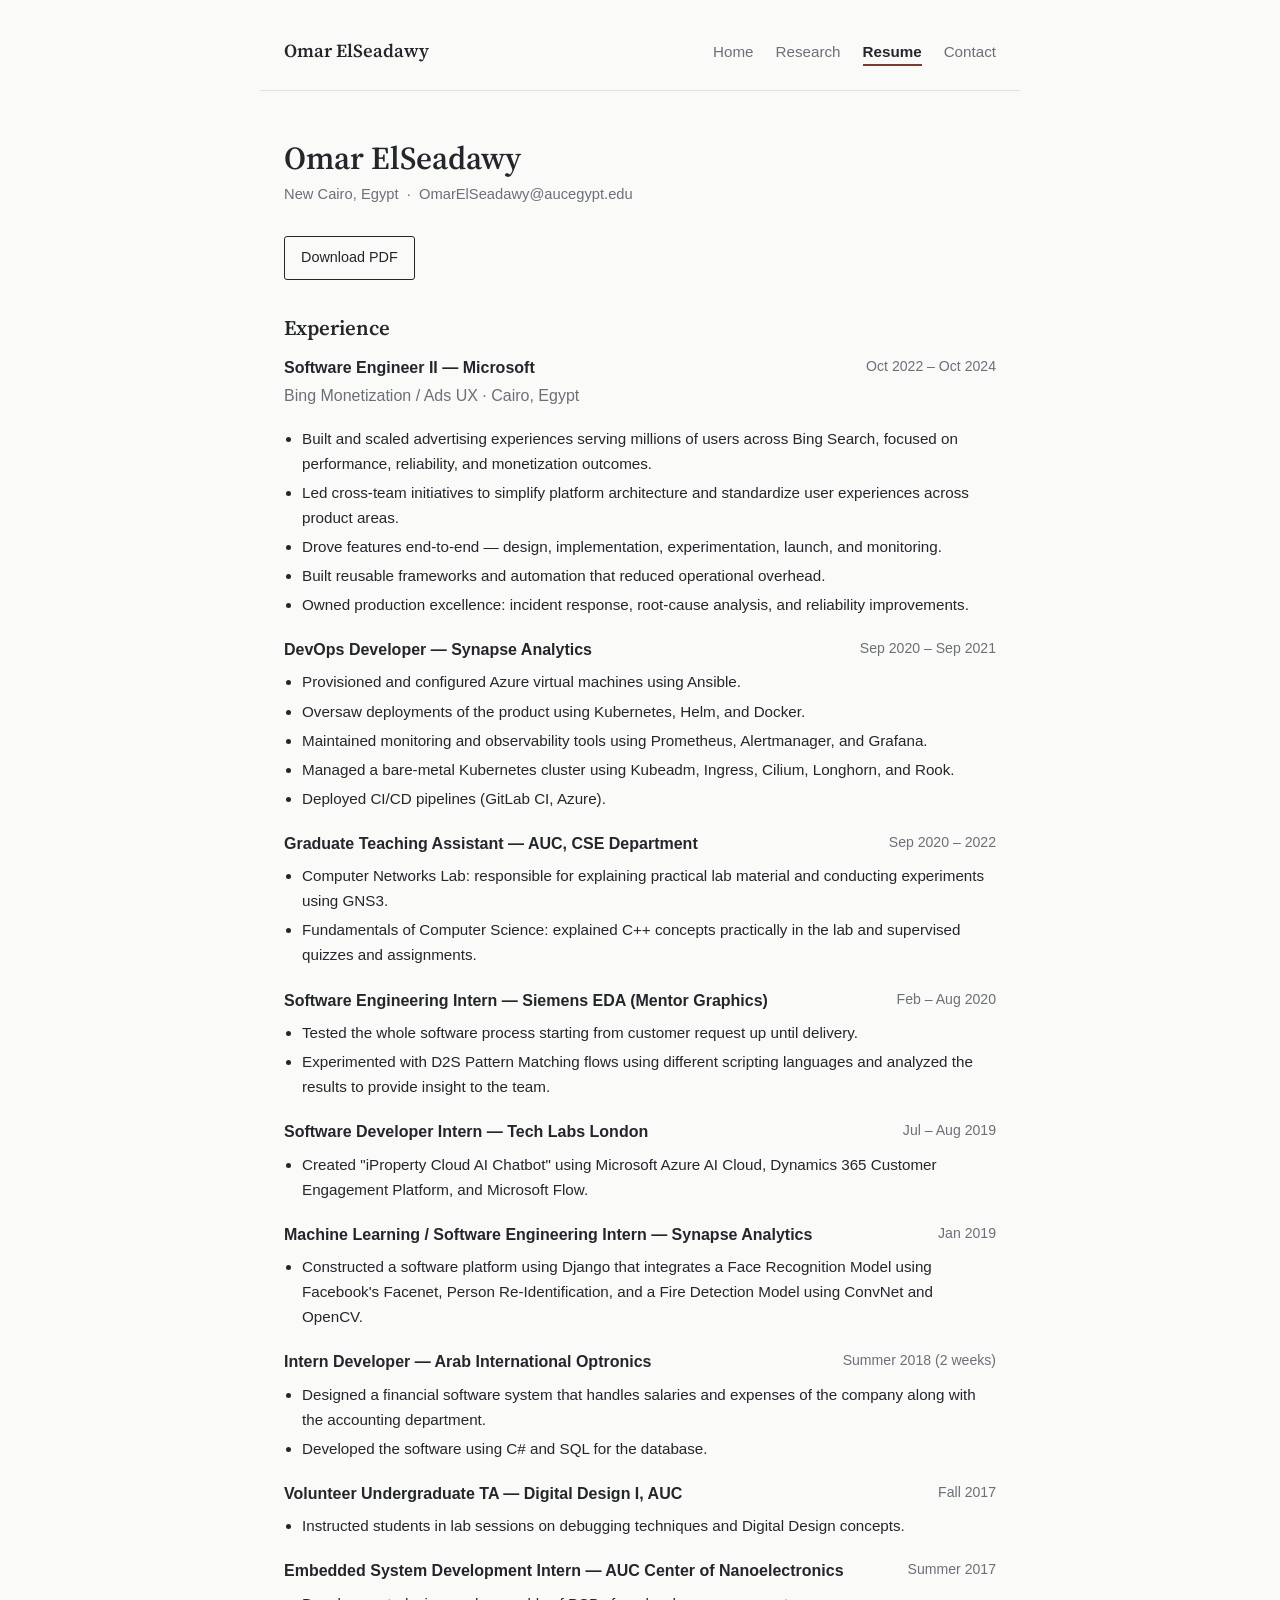
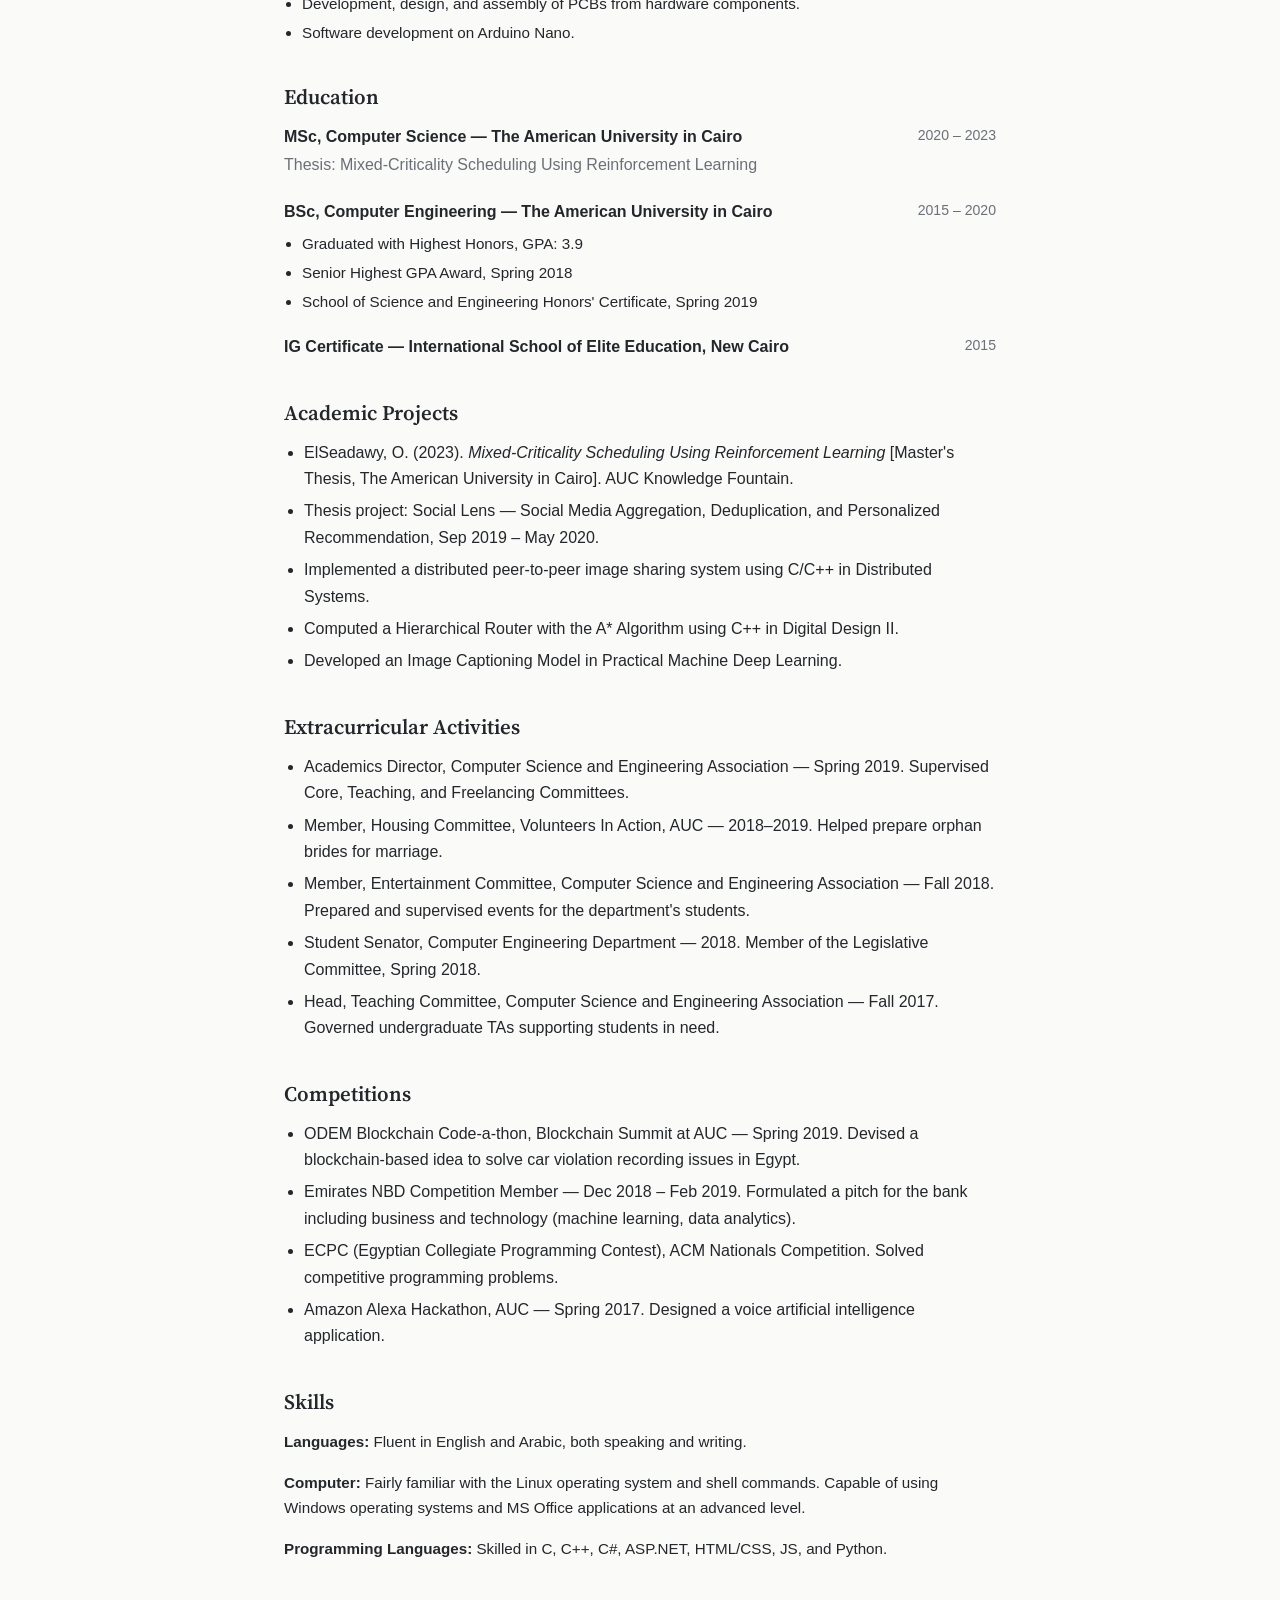
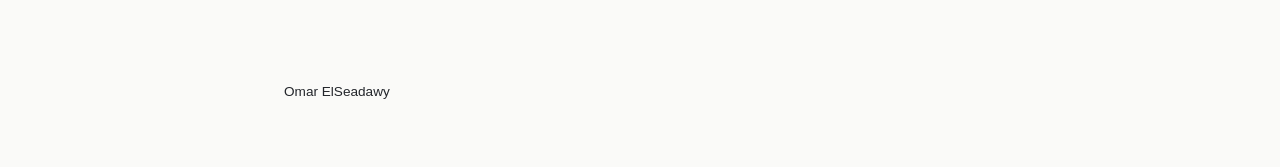
==== resume.html @ df6d3dc1 "Add Resume files" ====
<!DOCTYPE html>
<html lang="en">
<head>
<meta charset="UTF-8">
<meta name="viewport" content="width=device-width, initial-scale=1.0">
<title>Résumé — Omar ElSeadawy</title>
<meta name="description" content="Résumé of Omar ElSeadawy — Software Engineer.">
<link rel="preconnect" href="https://fonts.googleapis.com">
<link rel="preconnect" href="https://fonts.gstatic.com" crossorigin>
<link href="https://fonts.googleapis.com/css2?family=Source+Serif+4:wght@500;600&display=swap" rel="stylesheet">
<link rel="stylesheet" href="style.css">
</head>
<body>

<nav class="nav">
  <a href="index.html" class="nav-name">Omar ElSeadawy</a>
  <ul class="tabs">
    <li><a href="index.html">Home</a></li>
    <li><a href="research.html">Research</a></li>
    <li><a href="resume.html" class="active">Resume</a></li>
    <li><a href="contact.html">Contact</a></li>
  </ul>
</nav>
<hr class="rule">

<main>

  <div class="resume-header">
    <h1>Omar ElSeadawy</h1>
    <p class="resume-contact">
      New Cairo, Egypt &nbsp;·&nbsp;
      <a href="mailto:OmarElSeadawy@aucegypt.edu">OmarElSeadawy@aucegypt.edu</a>
    </p>
  </div>

  <div class="resume-actions">
    <a class="btn" href="assets/Omar_ElSeadawy_Resume.pdf" download>Download PDF</a>
  </div>

  <div class="section">
    <h2>Experience</h2>

    <div class="entry">
      <div class="entry-top">
        <span class="entry-role">Software Engineer II — Microsoft</span>
        <span class="entry-dates">Oct 2022 – Oct 2024</span>
      </div>
      <p class="entry-org">Bing Monetization / Ads UX · Cairo, Egypt</p>
      <ul>
        <li>Built and scaled advertising experiences serving millions of users across Bing Search, focused on performance, reliability, and monetization outcomes.</li>
        <li>Led cross-team initiatives to simplify platform architecture and standardize user experiences across product areas.</li>
        <li>Drove features end-to-end — design, implementation, experimentation, launch, and monitoring.</li>
        <li>Built reusable frameworks and automation that reduced operational overhead.</li>
        <li>Owned production excellence: incident response, root-cause analysis, and reliability improvements.</li>
      </ul>
    </div>

    <div class="entry">
      <div class="entry-top">
        <span class="entry-role">DevOps Developer — Synapse Analytics</span>
        <span class="entry-dates">Sep 2020 – Sep 2021</span>
      </div>
      <ul>
        <li>Provisioned and configured Azure virtual machines using Ansible.</li>
        <li>Oversaw deployments of the product using Kubernetes, Helm, and Docker.</li>
        <li>Maintained monitoring and observability tools using Prometheus, Alertmanager, and Grafana.</li>
        <li>Managed a bare-metal Kubernetes cluster using Kubeadm, Ingress, Cilium, Longhorn, and Rook.</li>
        <li>Deployed CI/CD pipelines (GitLab CI, Azure).</li>
      </ul>
    </div>

    <div class="entry">
      <div class="entry-top">
        <span class="entry-role">Graduate Teaching Assistant — AUC, CSE Department</span>
        <span class="entry-dates">Sep 2020 – 2022</span>
      </div>
      <ul>
        <li>Computer Networks Lab: responsible for explaining practical lab material and conducting experiments using GNS3.</li>
        <li>Fundamentals of Computer Science: explained C++ concepts practically in the lab and supervised quizzes and assignments.</li>
      </ul>
    </div>

    <div class="entry">
      <div class="entry-top">
        <span class="entry-role">Software Engineering Intern — Siemens EDA (Mentor Graphics)</span>
        <span class="entry-dates">Feb – Aug 2020</span>
      </div>
      <ul>
        <li>Tested the whole software process starting from customer request up until delivery.</li>
        <li>Experimented with D2S Pattern Matching flows using different scripting languages and analyzed the results to provide insight to the team.</li>
      </ul>
    </div>

    <div class="entry">
      <div class="entry-top">
        <span class="entry-role">Software Developer Intern — Tech Labs London</span>
        <span class="entry-dates">Jul – Aug 2019</span>
      </div>
      <ul>
        <li>Created "iProperty Cloud AI Chatbot" using Microsoft Azure AI Cloud, Dynamics 365 Customer Engagement Platform, and Microsoft Flow.</li>
      </ul>
    </div>

    <div class="entry">
      <div class="entry-top">
        <span class="entry-role">Machine Learning / Software Engineering Intern — Synapse Analytics</span>
        <span class="entry-dates">Jan 2019</span>
      </div>
      <ul>
        <li>Constructed a software platform using Django that integrates a Face Recognition Model using Facebook's Facenet, Person Re-Identification, and a Fire Detection Model using ConvNet and OpenCV.</li>
      </ul>
    </div>

    <div class="entry">
      <div class="entry-top">
        <span class="entry-role">Intern Developer — Arab International Optronics</span>
        <span class="entry-dates">Summer 2018 (2 weeks)</span>
      </div>
      <ul>
        <li>Designed a financial software system that handles salaries and expenses of the company along with the accounting department.</li>
        <li>Developed the software using C# and SQL for the database.</li>
      </ul>
    </div>

    <div class="entry">
      <div class="entry-top">
        <span class="entry-role">Volunteer Undergraduate TA — Digital Design I, AUC</span>
        <span class="entry-dates">Fall 2017</span>
      </div>
      <ul>
        <li>Instructed students in lab sessions on debugging techniques and Digital Design concepts.</li>
      </ul>
    </div>

    <div class="entry">
      <div class="entry-top">
        <span class="entry-role">Embedded System Development Intern — AUC Center of Nanoelectronics</span>
        <span class="entry-dates">Summer 2017</span>
      </div>
      <ul>
        <li>Development, design, and assembly of PCBs from hardware components.</li>
        <li>Software development on Arduino Nano.</li>
      </ul>
    </div>
  </div>

  <div class="section">
    <h2>Education</h2>

    <div class="entry">
      <div class="entry-top">
        <span class="entry-role">MSc, Computer Science — The American University in Cairo</span>
        <span class="entry-dates">2020 – 2023</span>
      </div>
      <p class="entry-org">Thesis: Mixed-Criticality Scheduling Using Reinforcement Learning</p>
    </div>

    <div class="entry">
      <div class="entry-top">
        <span class="entry-role">BSc, Computer Engineering — The American University in Cairo</span>
        <span class="entry-dates">2015 – 2020</span>
      </div>
      <ul>
        <li>Graduated with Highest Honors, GPA: 3.9</li>
        <li>Senior Highest GPA Award, Spring 2018</li>
        <li>School of Science and Engineering Honors' Certificate, Spring 2019</li>
      </ul>
    </div>

    <div class="entry">
      <div class="entry-top">
        <span class="entry-role">IG Certificate — International School of Elite Education, New Cairo</span>
        <span class="entry-dates">2015</span>
      </div>
    </div>
  </div>

  <div class="section">
    <h2>Academic Projects</h2>
    <ul>
      <li>ElSeadawy, O. (2023). <em>Mixed-Criticality Scheduling Using Reinforcement Learning</em> [Master's Thesis, The American University in Cairo]. AUC Knowledge Fountain.</li>
      <li>Thesis project: Social Lens — Social Media Aggregation, Deduplication, and Personalized Recommendation, Sep 2019 – May 2020.</li>
      <li>Implemented a distributed peer-to-peer image sharing system using C/C++ in Distributed Systems.</li>
      <li>Computed a Hierarchical Router with the A* Algorithm using C++ in Digital Design II.</li>
      <li>Developed an Image Captioning Model in Practical Machine Deep Learning.</li>
    </ul>
  </div>

  <div class="section">
    <h2>Extracurricular Activities</h2>
    <ul>
      <li>Academics Director, Computer Science and Engineering Association — Spring 2019. Supervised Core, Teaching, and Freelancing Committees.</li>
      <li>Member, Housing Committee, Volunteers In Action, AUC — 2018–2019. Helped prepare orphan brides for marriage.</li>
      <li>Member, Entertainment Committee, Computer Science and Engineering Association — Fall 2018. Prepared and supervised events for the department's students.</li>
      <li>Student Senator, Computer Engineering Department — 2018. Member of the Legislative Committee, Spring 2018.</li>
      <li>Head, Teaching Committee, Computer Science and Engineering Association — Fall 2017. Governed undergraduate TAs supporting students in need.</li>
    </ul>
  </div>

  <div class="section">
    <h2>Competitions</h2>
    <ul>
      <li>ODEM Blockchain Code-a-thon, Blockchain Summit at AUC — Spring 2019. Devised a blockchain-based idea to solve car violation recording issues in Egypt.</li>
      <li>Emirates NBD Competition Member — Dec 2018 – Feb 2019. Formulated a pitch for the bank including business and technology (machine learning, data analytics).</li>
      <li>ECPC (Egyptian Collegiate Programming Contest), ACM Nationals Competition. Solved competitive programming problems.</li>
      <li>Amazon Alexa Hackathon, AUC — Spring 2017. Designed a voice artificial intelligence application.</li>
    </ul>
  </div>

  <div class="section">
    <h2>Skills</h2>
    <p class="skills-line"><strong>Languages:</strong> Fluent in English and Arabic, both speaking and writing.</p>
    <p class="skills-line"><strong>Computer:</strong> Fairly familiar with the Linux operating system and shell commands. Capable of using Windows operating systems and MS Office applications at an advanced level.</p>
    <p class="skills-line"><strong>Programming Languages:</strong> Skilled in C, C++, C#, ASP.NET, HTML/CSS, JS, and Python.</p>
  </div>

</main>

<footer>
  <p>Omar ElSeadawy</p>
</footer>

</body>
</html>
---- style.css ----
:root{
  --bg: #FAFAF8;
  --text: #23262B;
  --muted: #6B7078;
  --line: #E3E1DA;
  --accent: #7A3B32;
  --max: 760px;

  --sans: -apple-system, "Segoe UI", Roboto, Helvetica, Arial, sans-serif;
  --serif: "Source Serif 4", Georgia, serif;
}

*{ box-sizing: border-box; }

body{
  margin: 0;
  background: var(--bg);
  color: var(--text);
  font-family: var(--sans);
  font-size: 16px;
  line-height: 1.65;
}

a{ color: var(--accent); text-decoration: none; }
a:hover{ text-decoration: underline; }

h1, h2, h3{
  font-family: var(--serif);
  font-weight: 600;
  line-height: 1.2;
  margin: 0 0 12px;
}

p{ margin: 0 0 16px; color: var(--text); }

/* ---------- Nav / tabs ---------- */
.nav{
  max-width: var(--max);
  margin: 0 auto;
  padding: 36px 24px 0;
  display: flex;
  align-items: baseline;
  justify-content: space-between;
  flex-wrap: wrap;
  gap: 16px;
}
.nav-name{
  font-family: var(--serif);
  font-weight: 600;
  font-size: 1.15rem;
  color: var(--text);
  text-decoration: none;
}
.tabs{
  display: flex;
  gap: 22px;
  list-style: none;
  margin: 0;
  padding: 0;
}
.tabs a{
  color: var(--muted);
  font-size: .95rem;
  padding-bottom: 4px;
  border-bottom: 2px solid transparent;
}
.tabs a:hover{ color: var(--text); text-decoration: none; }
.tabs a.active{
  color: var(--text);
  border-bottom-color: var(--accent);
  font-weight: 600;
}

hr.rule{
  max-width: var(--max);
  margin: 24px auto 0;
  border: none;
  border-top: 1px solid var(--line);
}

/* ---------- Page shell ---------- */
main{
  max-width: var(--max);
  margin: 0 auto;
  padding: 48px 24px 80px;
}

footer{
  max-width: var(--max);
  margin: 0 auto;
  padding: 0 24px 48px;
  color: var(--muted);
  font-size: .85rem;
}

/* ---------- Home ---------- */
.home-title{ font-size: clamp(2rem, 5vw, 2.6rem); margin-bottom: 10px; }
.home-role{ color: var(--muted); font-size: 1.1rem; margin-bottom: 22px; }
.home-desc{ max-width: 60ch; margin-bottom: 28px; }
.home-links{ display: flex; gap: 18px; flex-wrap: wrap; font-size: .95rem; }

/* ---------- Section blocks (shared by research/resume) ---------- */
.eyebrow{
  font-size: .8rem;
  letter-spacing: .04em;
  text-transform: uppercase;
  color: var(--muted);
  margin-bottom: 8px;
}
.meta{ color: var(--muted); font-size: .92rem; margin-bottom: 28px; }

.section{ margin-bottom: 40px; }
.section h2{ font-size: 1.3rem; margin-bottom: 14px; }
.section ul{ margin: 0 0 16px; padding-left: 20px; }
.section li{ margin-bottom: 6px; }

.stat-row{
  display: flex;
  gap: 32px;
  flex-wrap: wrap;
  margin: 22px 0 28px;
  padding: 18px 0;
  border-top: 1px solid var(--line);
  border-bottom: 1px solid var(--line);
}
.stat{ min-width: 110px; }
.stat-value{ font-family: var(--serif); font-size: 1.5rem; font-weight: 600; }
.stat-label{ color: var(--muted); font-size: .82rem; }

/* ---------- Resume page ---------- */
.resume-header{ margin-bottom: 30px; }
.resume-header h1{ margin-bottom: 4px; }
.resume-contact{ color: var(--muted); font-size: .92rem; }
.resume-contact a{ color: var(--muted); }
.resume-contact a:hover{ color: var(--accent); }

.entry{ margin-bottom: 20px; }
.entry-top{
  display: flex;
  justify-content: space-between;
  gap: 12px;
  flex-wrap: wrap;
  margin-bottom: 2px;
}
.entry-role{ font-weight: 600; }
.entry-org{ color: var(--muted); }
.entry-dates{ color: var(--muted); font-size: .88rem; white-space: nowrap; }
.entry ul{ margin: 6px 0 0; padding-left: 18px; }
.entry li{ margin-bottom: 4px; font-size: .95rem; }

.skills-line{ font-size: .95rem; }
.skills-line strong{ font-weight: 600; }

.resume-actions{ margin-bottom: 36px; }
.btn{
  display: inline-block;
  border: 1px solid var(--text);
  color: var(--text);
  padding: 9px 16px;
  border-radius: 3px;
  font-size: .9rem;
}
.btn:hover{ background: var(--text); color: var(--bg); text-decoration: none; }

/* ---------- Contact ---------- */
.contact-email{
  font-family: var(--serif);
  font-size: 1.6rem;
  display: inline-block;
  margin-bottom: 24px;
}
.contact-list{ list-style: none; padding: 0; margin: 0; }
.contact-list li{ margin-bottom: 10px; }
.contact-list .label{ color: var(--muted); display: inline-block; min-width: 90px; }

/* ---------- Print ---------- */
@media print{
  .nav, hr.rule, footer, .resume-actions{ display: none; }
  body{ background: #fff; }
}

@media (max-width: 560px){
  .tabs{ gap: 14px; }
  .entry-top{ flex-direction: column; gap: 2px; }
}

:focus-visible{ outline: 2px solid var(--accent); outline-offset: 2px; }
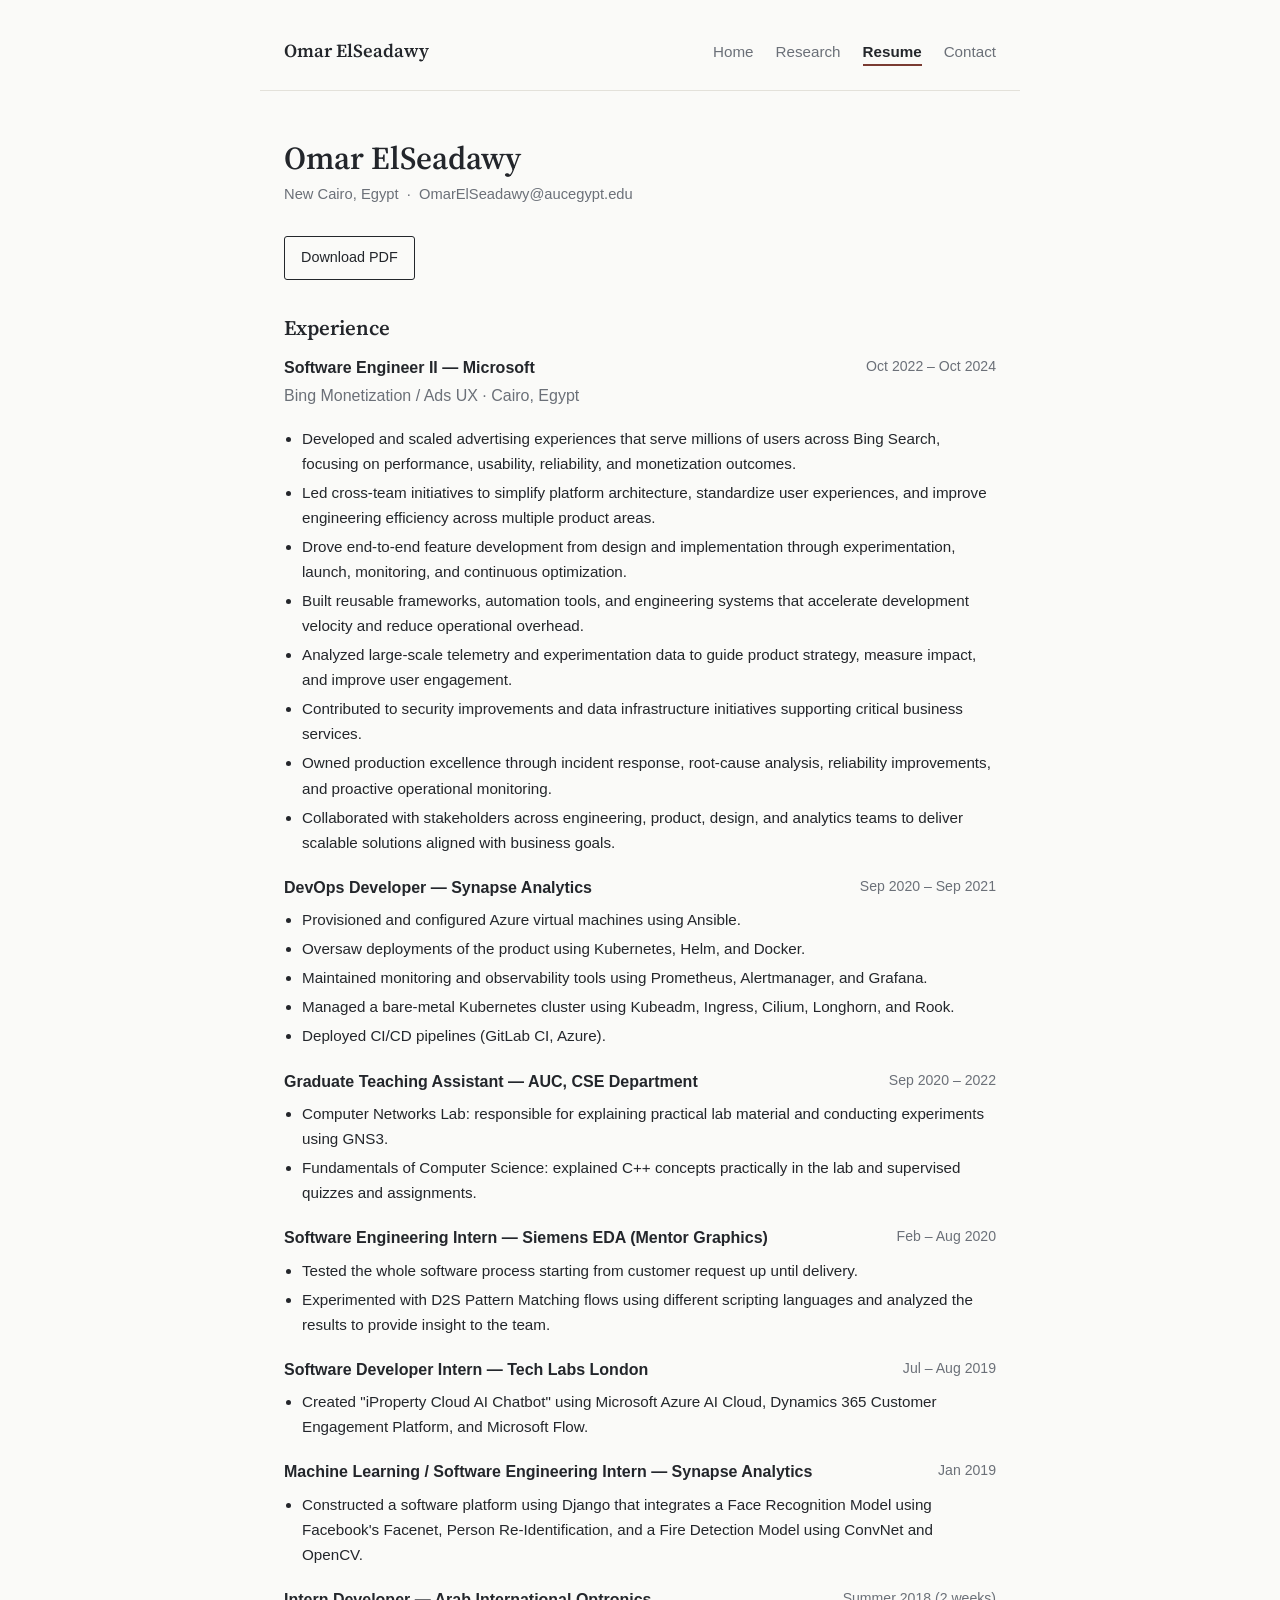
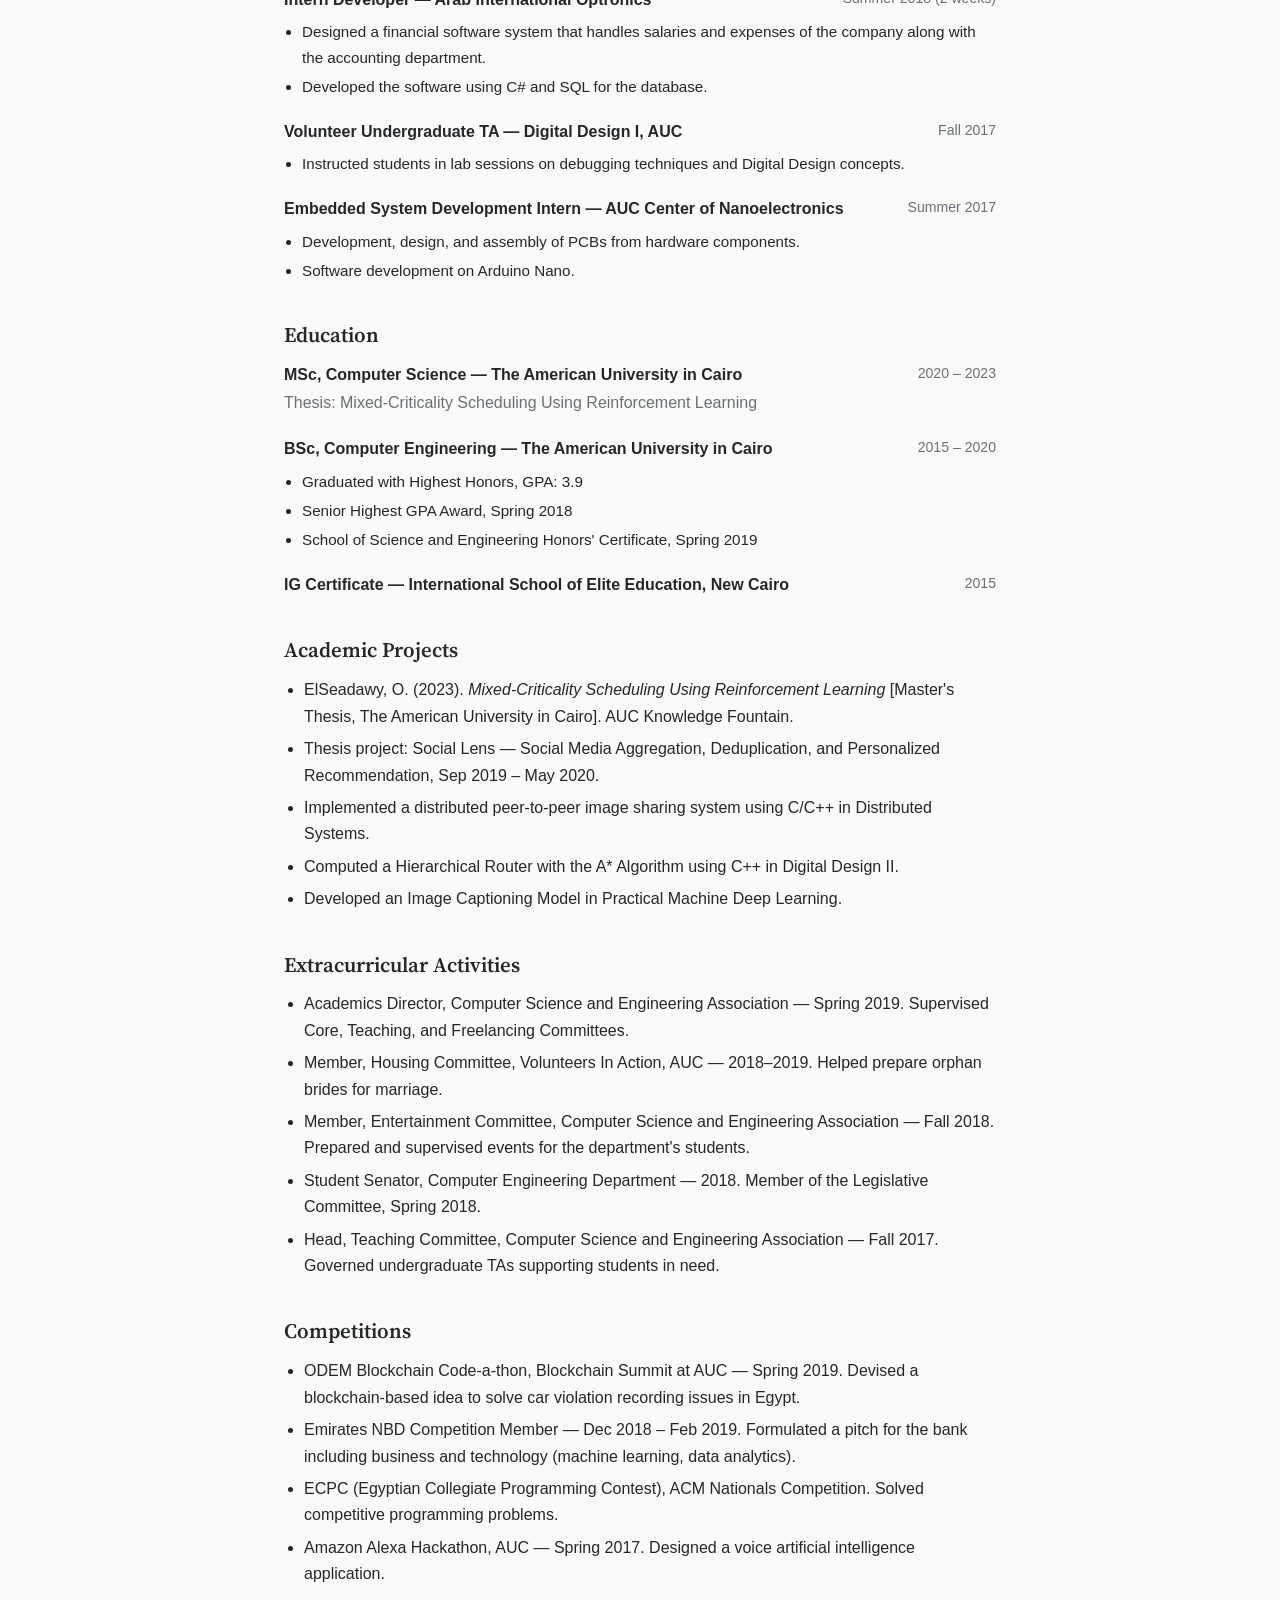
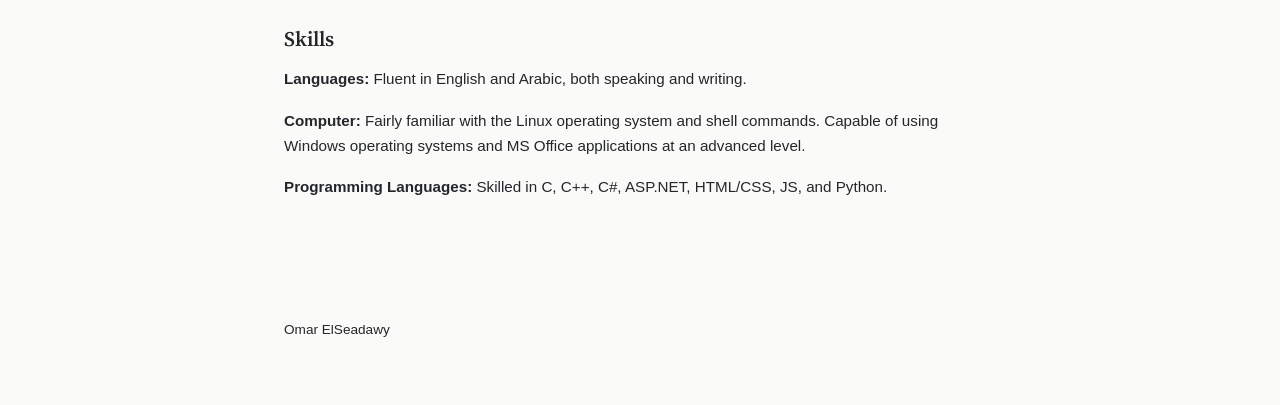
==== commit 8daac785: "latest changes to resume" ====
--- a/resume.html
+++ b/resume.html
@@ -47,11 +47,14 @@
       </div>
       <p class="entry-org">Bing Monetization / Ads UX · Cairo, Egypt</p>
       <ul>
-        <li>Built and scaled advertising experiences serving millions of users across Bing Search, focused on performance, reliability, and monetization outcomes.</li>
-        <li>Led cross-team initiatives to simplify platform architecture and standardize user experiences across product areas.</li>
-        <li>Drove features end-to-end — design, implementation, experimentation, launch, and monitoring.</li>
-        <li>Built reusable frameworks and automation that reduced operational overhead.</li>
-        <li>Owned production excellence: incident response, root-cause analysis, and reliability improvements.</li>
+        <li>Developed and scaled advertising experiences that serve millions of users across Bing Search, focusing on performance, usability, reliability, and monetization outcomes.</li>
+        <li>Led cross-team initiatives to simplify platform architecture, standardize user experiences, and improve engineering efficiency across multiple product areas.</li>
+        <li>Drove end-to-end feature development from design and implementation through experimentation, launch, monitoring, and continuous optimization.</li>
+        <li>Built reusable frameworks, automation tools, and engineering systems that accelerate development velocity and reduce operational overhead.</li>
+        <li>Analyzed large-scale telemetry and experimentation data to guide product strategy, measure impact, and improve user engagement.</li>
+        <li>Contributed to security improvements and data infrastructure initiatives supporting critical business services.</li>
+        <li>Owned production excellence through incident response, root-cause analysis, reliability improvements, and proactive operational monitoring.</li>
+        <li>Collaborated with stakeholders across engineering, product, design, and analytics teams to deliver scalable solutions aligned with business goals.</li>
       </ul>
     </div>
 
